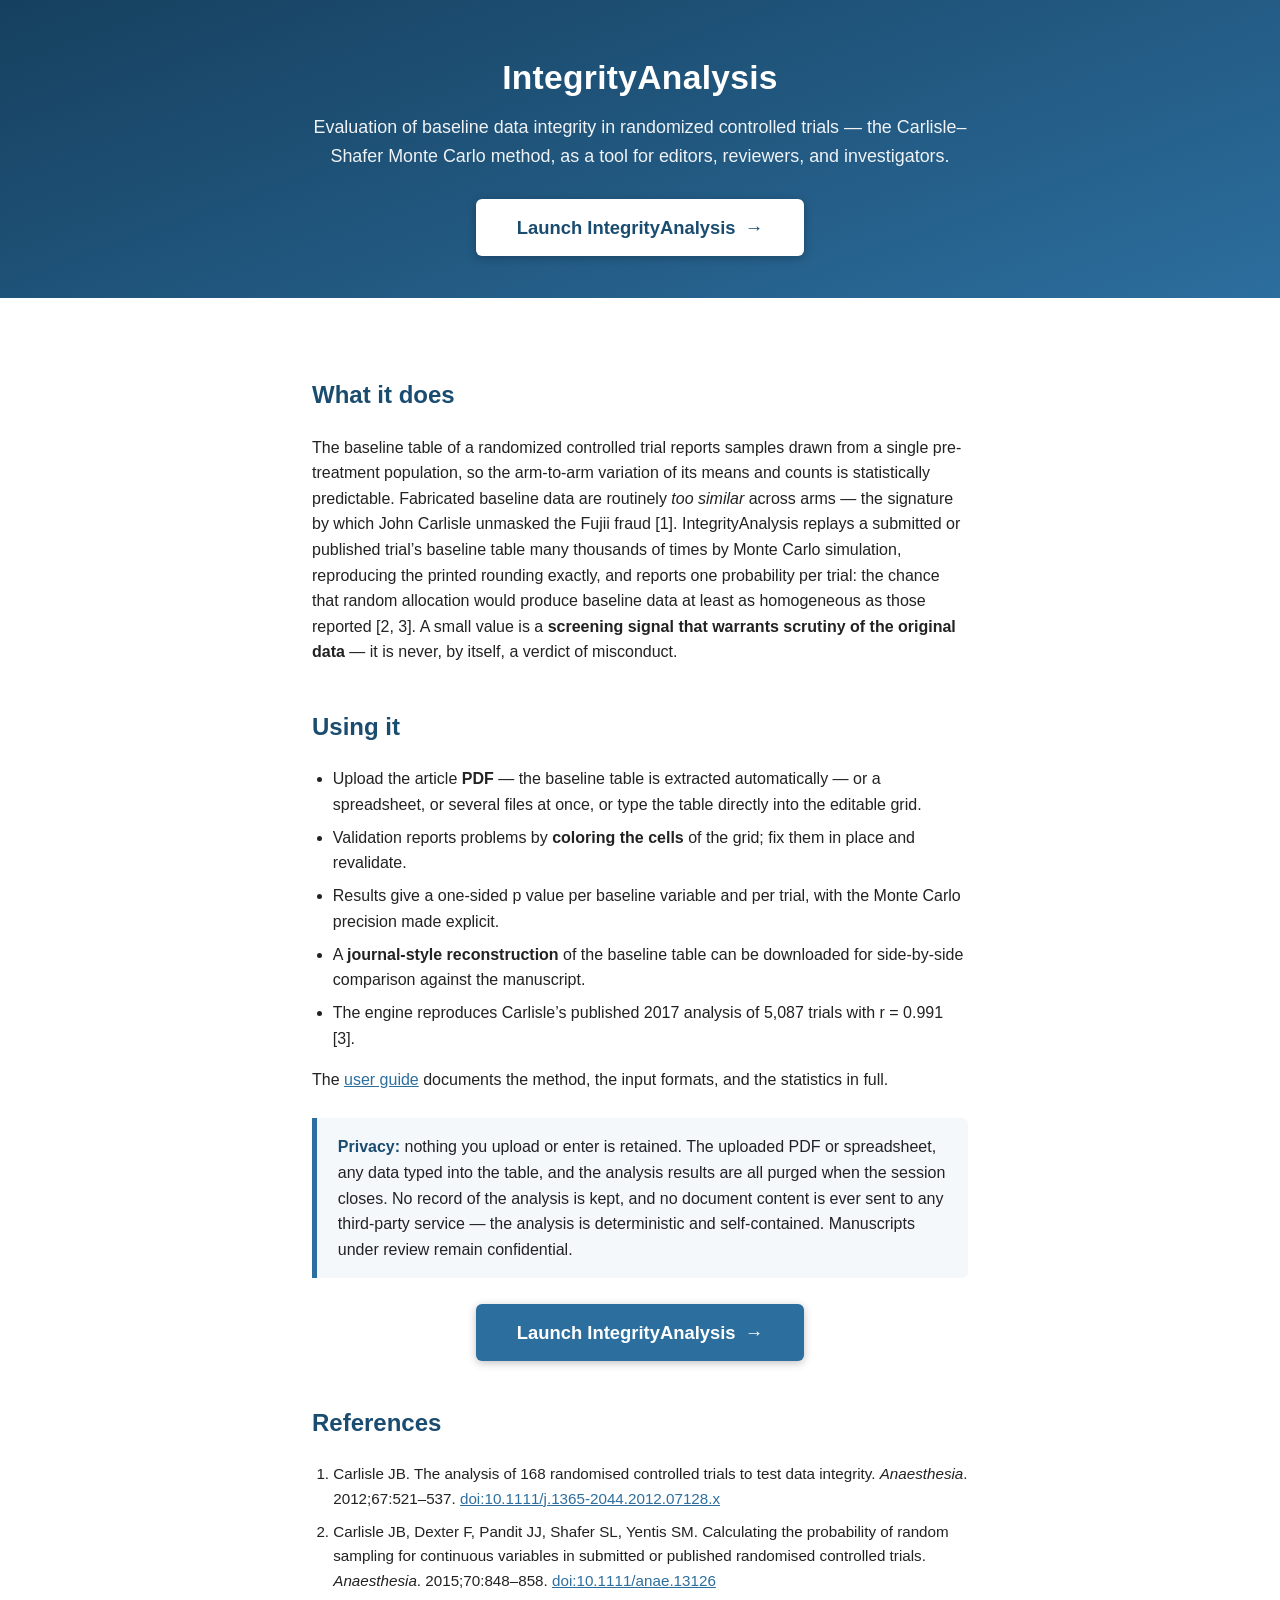
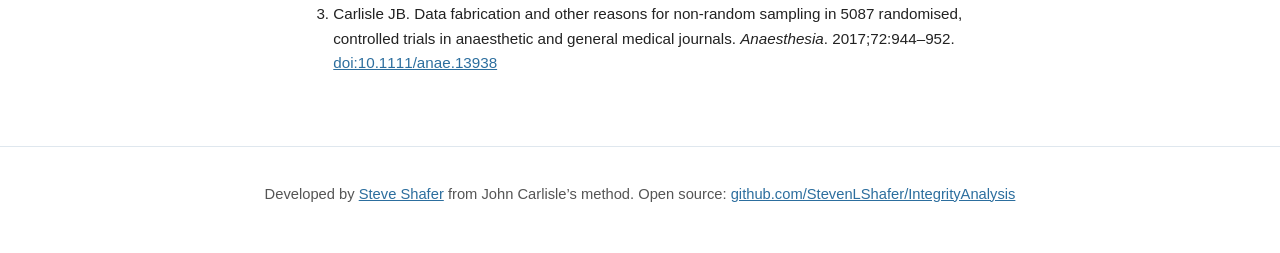
==== site/index.html @ 30eefb7c "Issue 2: the integrityanalysis.io site (landing page + app wrapper) site/index.html is the landing p" ====
<!DOCTYPE html>
<!--
  site/index.html - the landing page at https://integrityanalysis.io
  (ISSUES.md issue 2). Served by GitHub Pages via
  .github/workflows/pages.yaml; the "Launch" button goes to /app/, the
  full-screen wrapper that keeps the domain in the address bar while the
  app runs from shinyapps.io. Self-contained: no external assets.

  PROVENANCE: written by Claude Code (model Claude Fable 5), 2026-08-19,
  at Steve Shafer's request, for inviting journal editors-in-chief to
  review the tool. Content condensed from docs/user-guide.md.
-->
<html lang="en">
<head>
<meta charset="utf-8">
<meta name="viewport" content="width=device-width, initial-scale=1">
<title>IntegrityAnalysis — Evaluation of Baseline Data Integrity</title>
<meta name="description" content="The Carlisle–Shafer Monte Carlo analysis of baseline data in randomized controlled trials: a screening tool for editors and reviewers.">
<style>
  :root {
    --blue: #1a4c70; --accent: #2c6e9e; --bg: #ffffff; --ink: #222;
  }
  * { box-sizing: border-box; }
  body {
    font-family: -apple-system, "Segoe UI", Roboto, Helvetica, Arial,
      sans-serif;
    margin: 0; color: var(--ink); background: var(--bg);
    line-height: 1.6;
  }
  header {
    background: linear-gradient(160deg, #16405f, #2c6e9e);
    color: #fff; padding: 3.2em 1.5em 2.6em; text-align: center;
  }
  header h1 { margin: 0 0 0.25em; font-size: 2.1em; letter-spacing: 0.3px; }
  header p.sub { margin: 0 auto 1.6em; max-width: 38em; opacity: 0.93;
    font-size: 1.12em; }
  .launch {
    display: inline-block; background: #fff; color: var(--blue);
    font-weight: 700; font-size: 1.15em; padding: 0.75em 2.2em;
    border-radius: 6px; text-decoration: none;
    box-shadow: 0 2px 8px rgba(0,0,0,0.25);
  }
  .launch:hover { background: #eaf2f8; }
  main { max-width: 44em; margin: 0 auto; padding: 2.2em 1.5em 3.5em; }
  h2 { color: var(--blue); margin-top: 1.8em; }
  .privacy {
    background: #f4f8fb; border-left: 5px solid var(--accent);
    padding: 1em 1.3em; border-radius: 0 6px 6px 0; margin: 1.6em 0;
  }
  .privacy strong { color: var(--blue); }
  ul.features { padding-left: 1.3em; }
  ul.features li { margin: 0.45em 0; }
  ol.refs { padding-left: 1.4em; font-size: 0.95em; }
  ol.refs li { margin: 0.6em 0; }
  a { color: var(--accent); }
  footer {
    border-top: 1px solid #dfe7ee; padding: 1.4em 1.5em 2.2em;
    text-align: center; font-size: 0.92em; color: #555;
  }
  .center { text-align: center; }
</style>
</head>
<body>

<header>
  <h1>IntegrityAnalysis</h1>
  <p class="sub">Evaluation of baseline data integrity in randomized
    controlled trials — the Carlisle&ndash;Shafer Monte&nbsp;Carlo
    method, as a tool for editors, reviewers, and investigators.</p>
  <a class="launch" href="app/">Launch IntegrityAnalysis&ensp;&rarr;</a>
</header>

<main>
  <h2>What it does</h2>
  <p>The baseline table of a randomized controlled trial reports samples
    drawn from a single pre-treatment population, so the arm-to-arm
    variation of its means and counts is statistically predictable.
    Fabricated baseline data are routinely <em>too similar</em> across
    arms &mdash; the signature by which John&nbsp;Carlisle unmasked the
    Fujii fraud [1]. IntegrityAnalysis replays a submitted or published
    trial&rsquo;s baseline table many thousands of times by
    Monte&nbsp;Carlo simulation, reproducing the printed rounding
    exactly, and reports one probability per trial: the chance that
    random allocation would produce baseline data at least as
    homogeneous as those reported [2,&nbsp;3]. A small value is a
    <strong>screening signal that warrants scrutiny of the original
    data</strong> &mdash; it is never, by itself, a verdict of
    misconduct.</p>

  <h2>Using it</h2>
  <ul class="features">
    <li>Upload the article <strong>PDF</strong> &mdash; the baseline
      table is extracted automatically &mdash; or a spreadsheet, or
      several files at once, or type the table directly into the
      editable grid.</li>
    <li>Validation reports problems by <strong>coloring the cells</strong>
      of the grid; fix them in place and revalidate.</li>
    <li>Results give a one-sided p&nbsp;value per baseline variable and
      per trial, with the Monte&nbsp;Carlo precision made explicit.</li>
    <li>A <strong>journal-style reconstruction</strong> of the baseline
      table can be downloaded for side-by-side comparison against the
      manuscript.</li>
    <li>The engine reproduces Carlisle&rsquo;s published 2017 analysis of
      5,087 trials with r&nbsp;=&nbsp;0.991 [3].</li>
  </ul>
  <p>The <a href="guide.html">user guide</a> documents the method, the
    input formats, and the statistics in full.</p>

  <div class="privacy">
    <strong>Privacy:</strong> nothing you upload or enter is retained.
    The uploaded PDF or spreadsheet, any data typed into the table, and
    the analysis results are all purged when the session closes. No
    record of the analysis is kept, and no document content is ever sent
    to any third-party service &mdash; the analysis is deterministic and
    self-contained. Manuscripts under review remain confidential.
  </div>

  <p class="center"><a class="launch" style="background: var(--accent); color: #fff;"
    href="app/">Launch IntegrityAnalysis&ensp;&rarr;</a></p>

  <h2>References</h2>
  <ol class="refs">
    <li>Carlisle JB. The analysis of 168 randomised controlled trials to
      test data integrity. <em>Anaesthesia</em>. 2012;67:521&ndash;537.
      <a href="https://doi.org/10.1111/j.1365-2044.2012.07128.x">doi:10.1111/j.1365-2044.2012.07128.x</a></li>
    <li>Carlisle JB, Dexter F, Pandit JJ, Shafer SL, Yentis SM.
      Calculating the probability of random sampling for continuous
      variables in submitted or published randomised controlled trials.
      <em>Anaesthesia</em>. 2015;70:848&ndash;858.
      <a href="https://doi.org/10.1111/anae.13126">doi:10.1111/anae.13126</a></li>
    <li>Carlisle JB. Data fabrication and other reasons for non-random
      sampling in 5087 randomised, controlled trials in anaesthetic and
      general medical journals. <em>Anaesthesia</em>.
      2017;72:944&ndash;952.
      <a href="https://doi.org/10.1111/anae.13938">doi:10.1111/anae.13938</a></li>
  </ol>
</main>

<footer>
  <p>Developed by <a href="mailto:steven.shafer@stanford.edu">Steve
    Shafer</a> from John Carlisle&rsquo;s method. Open source:
    <a href="https://github.com/StevenLShafer/IntegrityAnalysis">github.com/StevenLShafer/IntegrityAnalysis</a></p>
</footer>

</body>
</html>
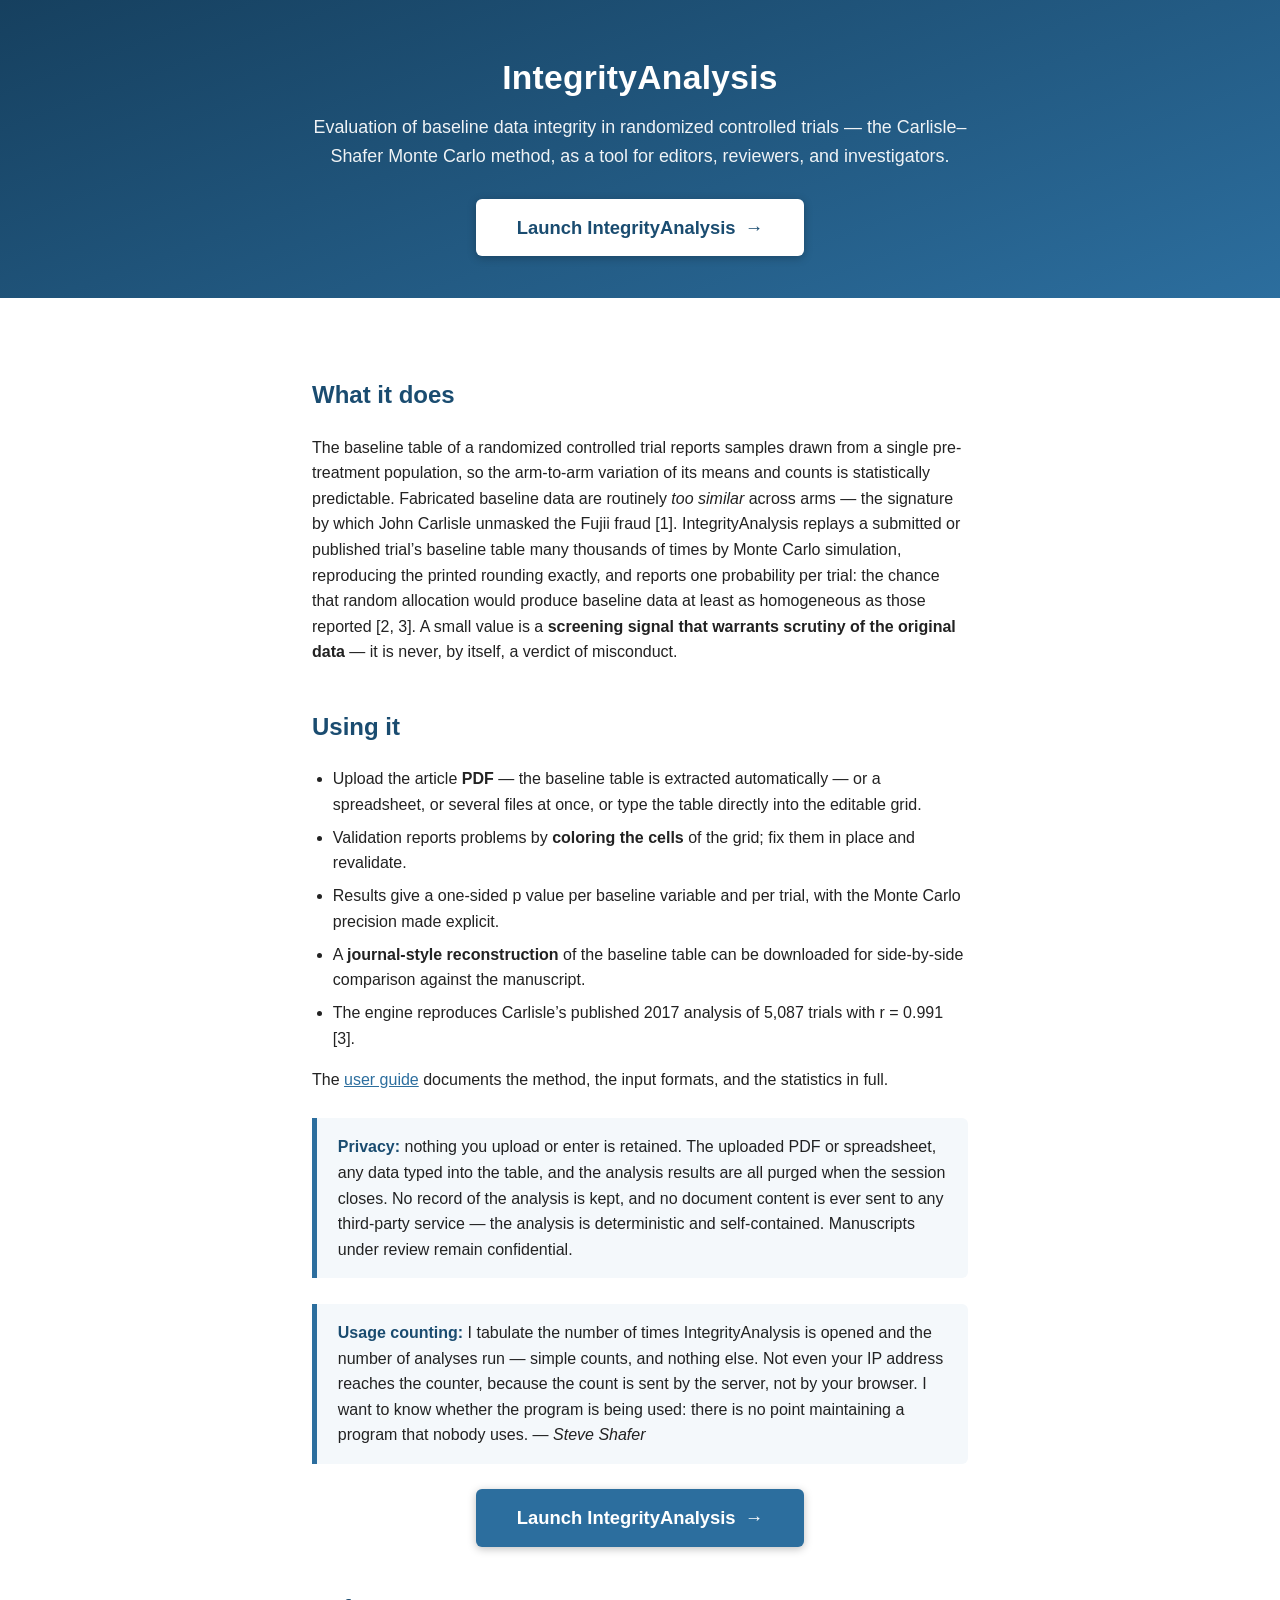
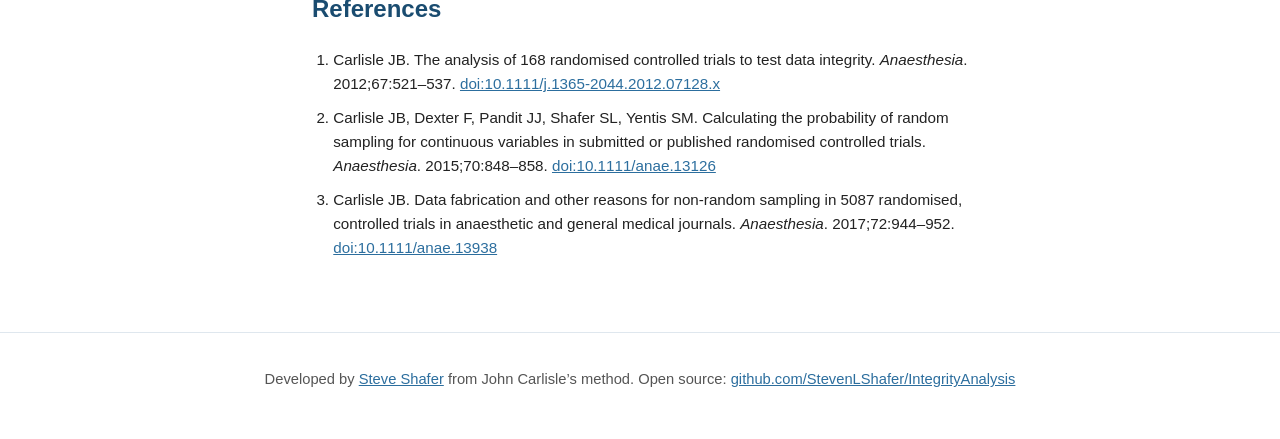
==== commit 18a8d9bf: "Anonymous usage counting via GoatCounter, with Steve's disclosure Steve (2026-08-19): "I am tabulati" ====
--- a/site/index.html
+++ b/site/index.html
@@ -115,6 +115,16 @@
     self-contained. Manuscripts under review remain confidential.
   </div>
 
+  <div class="privacy">
+    <strong>Usage counting:</strong> I tabulate the number of times
+    IntegrityAnalysis is opened and the number of analyses run &mdash;
+    simple counts, and nothing else. Not even your IP address reaches
+    the counter, because the count is sent by the server, not by your
+    browser. I want to know whether the program is being used: there is
+    no point maintaining a program that nobody uses. &mdash;
+    <em>Steve Shafer</em>
+  </div>
+
   <p class="center"><a class="launch" style="background: var(--accent); color: #fff;"
     href="app/">Launch IntegrityAnalysis&ensp;&rarr;</a></p>
 
